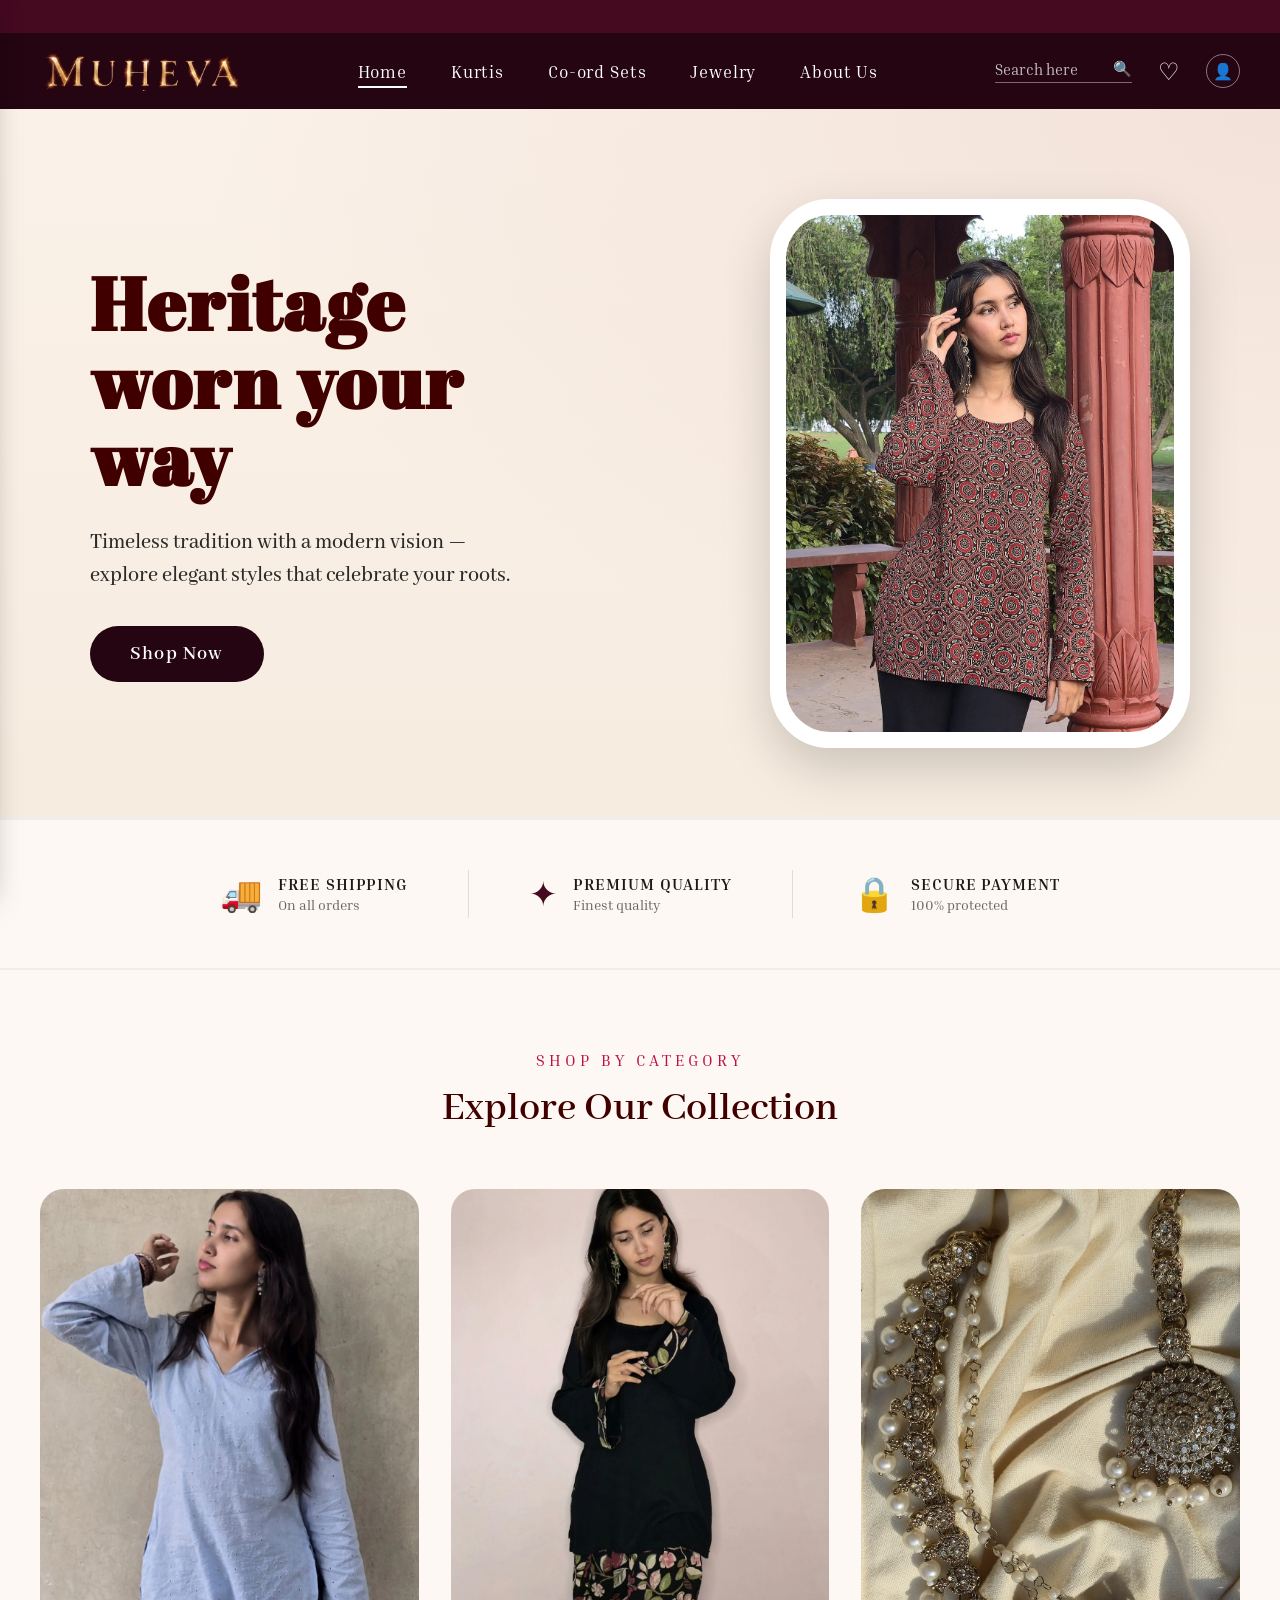
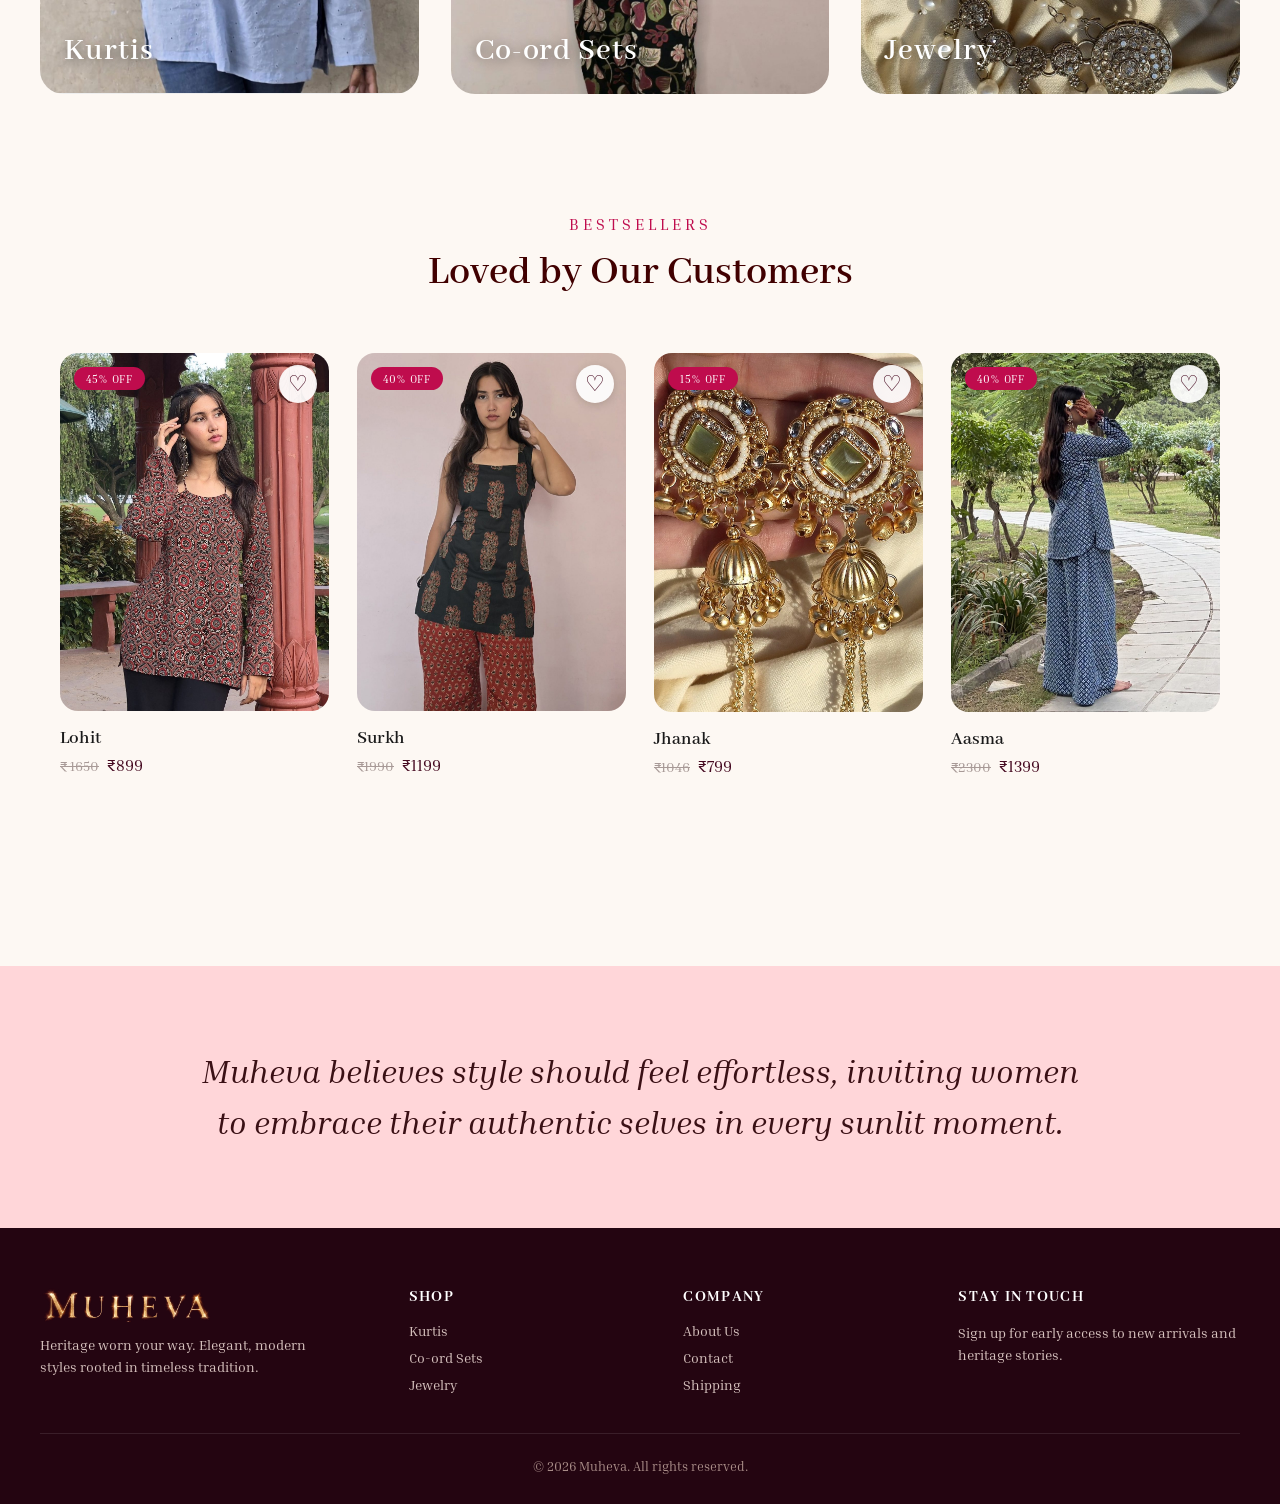
==== index.html @ c39bd5ad "Initial commit" ====
<!DOCTYPE html>
<html lang="en">
<head>
<meta charset="UTF-8">
<meta name="viewport" content="width=device-width, initial-scale=1.0">
<title>Muheva — Heritage Worn Your Way</title>
<link rel="preconnect" href="https://fonts.googleapis.com">
<link rel="preconnect" href="https://fonts.gstatic.com" crossorigin>
<link href="https://fonts.googleapis.com/css2?family=Abril+Fatface&family=Allura&family=Abhaya+Libre:wght@500;600&family=Inria+Serif:ital@0;1&display=swap" rel="stylesheet">
<link rel="stylesheet" href="style.css">
</head>
<body>

  <div class="topbar"><span class="topbar-text">Free shipping on all orders</span></div>
  <header>
    <button class="hamburger" id="hamburgerBtn" aria-label="Open menu">
      <span></span><span></span><span></span>
    </button>
    <img src="images/logo.png" alt="Muheva" class="logo">
    <nav>
      <ul>
        <li><a href="index.html" class="active">Home</a></li>
        <li><a href="kurtis.html">Kurtis</a></li>
        <li><a href="co-ord-sets.html">Co-ord Sets</a></li>
        <li><a href="jewelry.html">Jewelry</a></li>
        <li><a href="about.html">About Us</a></li>
      </ul>
    </nav>
    <div class="header-icons">
      <div class="search" id="siteSearch">
        <input type="text" id="siteSearchInput" placeholder="Search here" autocomplete="off">
        <span id="siteSearchIcon">🔍</span>
        <div class="search-results" id="siteSearchResults"></div>
      </div>
      <a href="favourites.html" class="fav-link" id="favLink" aria-label="Favourites">♡<span class="fav-count" id="favCount"></span></a>
      <div class="account-wrap"><button type="button" class="account-btn" id="accountBtn" aria-label="Log in or sign up">👤</button><div class="account-menu" id="accountMenu"></div></div>
    </div>
  </header>

  <div class="drawer-overlay" id="drawerOverlay"></div>
  <aside class="side-drawer" id="sideDrawer">
    <button class="drawer-close" id="drawerClose" aria-label="Close menu">&times;</button>
    <img src="images/logo.png" alt="Muheva" class="drawer-logo">
    <div class="drawer-eyebrow">Catalog</div>
    <ul class="drawer-links">
      <li><a href="index.html" class="active">Home</a></li>
      <li><a href="kurtis.html">Kurtis</a></li>
      <li><a href="co-ord-sets.html">Co-Ord Sets</a></li>
      <li><a href="jewelry.html">Jewellery</a></li>
      <li><a href="about.html">About Us</a></li>
    </ul>
  </aside>

  <section class="hero">
    <div class="hero-copy">
      <h1>Heritage<br>worn your<br>way</h1>
      <p>Timeless tradition with a modern vision — explore elegant styles that celebrate your roots.</p>
      <a href="kurtis.html" class="btn">Shop Now</a>
    </div>
    <div class="hero-image">
      <img src="images/kurtis/Lohit1.jpg" alt="Model wearing heritage-inspired outfit">
    </div>
  </section>

  <section class="features">
    <div class="feature">
      <span class="feature-icon">🚚</span>
      <div><h4>FREE SHIPPING</h4><p>On all orders</p></div>
    </div>
    <div class="feature-divider"></div>
    <div class="feature">
      <span class="feature-icon">✦</span>
      <div><h4>PREMIUM QUALITY</h4><p>Finest quality</p></div>
    </div>
    <div class="feature-divider"></div>
    <div class="feature">
      <span class="feature-icon">🔒</span>
      <div><h4>SECURE PAYMENT</h4><p>100% protected</p></div>
    </div>
  </section>

  <section class="category-section" id="category">
    <div class="eyebrow">Shop by Category</div>
    <h2>Explore Our Collection</h2>
    <div class="category-grid">
      <a class="category-card" href="kurtis.html">
        <img src="images/kurtis/NEER1.jpg" alt="Kurtis collection">
        <span class="label">Kurtis</span>
      </a>
      <a class="category-card" href="co-ord-sets.html">
        <img src="images/co-ord-sets/Siyah1.jpg" alt="Co-ord sets collection">
        <span class="label">Co-ord Sets</span>
      </a>
      <a class="category-card" href="jewelry.html">
        <img src="images/jewellery/1.jpg" alt="Jewelry collection">
        <span class="label">Jewelry</span>
      </a>
    </div>
  </section>

  <section class="category-section" style="padding-bottom:0;">
    <div class="eyebrow">Bestsellers</div>
    <h2>Loved by Our Customers</h2>
  </section>

  <section class="product-section" style="padding-top:0;">
    <div class="product-grid">
            <a class="product-card" href="product.html?id=Lohit">
        <div class="product-thumb"><span class="product-tag">45% off</span>
          <img src="images/kurtis/Lohit1.jpg" alt="Lohit"></div>
        <div class="product-name">Lohit</div>
        <div class="product-price"><span class="strike">₹ 1650</span>₹899</div>
      </a>

      <a class="product-card" href="product.html?id=Surkh">
        <div class="product-thumb"><span class="product-tag">40% off</span>
          <img src="images/co-ord-sets/Surkh2.jpg" alt="Surkh"></div>
        <div class="product-name">Surkh</div>
        <div class="product-price"><span class="strike">₹1990</span>₹1199</div>
      </a>

      <a class="product-card" href="product.html?id=Jhanak">
        <div class="product-thumb"><span class="product-tag">15% off</span>
          <img src="images/jewellery/3.jpg" alt="Jhanak"></div>
        <div class="product-name">Jhanak</div>
        <div class="product-price"><span class="strike">₹1046</span>₹799</div>
      </a>

      <a class="product-card" href="product.html?id=Aasma">
        <div class="product-thumb"><span class="product-tag">40% off</span>
          <img src="images/co-ord-sets/Aasma1.jpg" alt="Aasma"></div>
        <div class="product-name">Aasma</div>
        <div class="product-price"><span class="strike">₹2300</span>₹1399</div>
      </a>

    </div>
  </section>

  <section class="quote-banner">
    <p>Muheva believes style should feel effortless, inviting women to embrace their authentic selves in every sunlit moment.</p>
  </section>

  <footer>
    <div class="footer-grid">
      <div>
        <img src="images/logo.png" alt="Muheva" class="logo">
        <p>Heritage worn your way. Elegant, modern styles rooted in timeless tradition.</p>
      </div>
      <div>
        <h5>Shop</h5>
        <ul>
          <li><a href="kurtis.html">Kurtis</a></li>
          <li><a href="co-ord-sets.html">Co-ord Sets</a></li>
          <li><a href="jewelry.html">Jewelry</a></li>
        </ul>
      </div>
      <div>
        <h5>Company</h5>
        <ul>
          <li><a href="about.html">About Us</a></li>
          <li><a href="contact.html">Contact</a></li>
          <li><a href="shipping.html">Shipping</a></li>
        </ul>
      </div>
      <div>
        <h5>Stay in touch</h5>
        <p>Sign up for early access to new arrivals and heritage stories.</p>
      </div>
    </div>
    <div class="footer-bottom">© 2026 Muheva. All rights reserved.</div>
  </footer>

  <script src="products.js"></script>
  <script src="firebase-config.js"></script>
  <script src="script.js"></script>
  <script src="account.js"></script>
</body>
</html>
---- style.css ----
/* ===== Muheva — shared styles ===== */
:root{
  --wine-dark:#240511;
  --wine-mid:#450920;
  --maroon:#410000;
  --rose-accent:#bf0c4d;
  --blush:#ffd6d9;
  --cream:#fdf8f3;
  --ink:#1a1a1a;
}
*{box-sizing:border-box; margin:0; padding:0;}
body{
  font-family:'Inria Serif', serif;
  color:var(--ink);
  background:var(--cream);
  overflow-x:hidden;
}
a{color:inherit; text-decoration:none;}
img{display:block; max-width:100%;}

/* ===== Top announcement bar ===== */
.topbar{
  background:var(--wine-mid);
  color:#fff;
  text-align:center;
  font-size:14px;
  letter-spacing:0.08em;
  padding:8px 0;
  text-transform:uppercase;
  overflow:hidden;
  white-space:nowrap;
}

.topbar-text{
  display:inline-block;
  padding-left:100%;
  animation:scroll-topbar 12s linear infinite;
}

@keyframes scroll-topbar{
  0%   { transform:translateX(0); }
  100% { transform:translateX(-200%); }
}

/* ===== Header ===== */
header{
  background:var(--wine-dark);
  padding:18px 40px;
  display:flex;
  align-items:center;
  justify-content:space-between;
  flex-wrap:wrap;
  gap:16px;
  position:sticky;
  top:0;
  z-index:50;
}
.logo{
  height:40px;
  width:auto;
  display:block;
}
nav ul{
  list-style:none;
  display:flex;
  gap:44px;
  font-size:17px;
  letter-spacing:0.05em;
  color:#fff;
}
nav a{ position:relative; padding-bottom:4px; }
nav a:hover{ opacity:0.75; }
nav a.active{ border-bottom:2px solid #fff; }
.header-icons{
  display:flex;
  align-items:center;
  gap:26px;
  color:#fff;
}
.header-icons .search{
  display:flex;
  align-items:center;
  gap:8px;
  font-size:15px;
  border-bottom:1px solid rgba(255,255,255,0.4);
  padding-bottom:4px;
  position:relative;
}

#siteSearchInput{
  background:transparent;
  border:none;
  outline:none;
  color:#fff;
  font-size:15px;
  font-family:inherit;
  width:110px;
}
#siteSearchInput::placeholder{ color:rgba(255,255,255,0.75); }

.search-results{
  display:none;
  position:absolute;
  top:calc(100% + 12px);
  right:0;
  width:260px;
  background:#fff;
  color:#222;
  border-radius:4px;
  box-shadow:0 8px 24px rgba(0,0,0,0.18);
  overflow:hidden;
  z-index:300;
}
.search-results.open{ display:block; }
.search-results a{
  display:flex;
  justify-content:space-between;
  gap:10px;
  padding:10px 14px;
  font-size:14px;
  border-bottom:1px solid #eee;
}
.search-results a:last-child{ border-bottom:none; }
.search-results a:hover{ background:#f6f0f0; }
.search-results .no-results{
  padding:14px;
  font-size:14px;
  color:#777;
}

/* ===== Hamburger (mobile nav trigger) ===== */
.hamburger{
  display:none;
  flex-direction:column;
  justify-content:center;
  gap:5px;
  width:28px;
  height:22px;
  background:none;
  border:none;
  cursor:pointer;
  padding:0;
  order:-1;
}
.hamburger span{
  display:block;
  width:100%;
  height:2px;
  background:#fff;
  border-radius:2px;
}

/* ===== Side drawer (mobile catalog) ===== */
.drawer-overlay{
  position:fixed;
  inset:0;
  background:rgba(0,0,0,0.5);
  opacity:0;
  pointer-events:none;
  transition:opacity 0.3s ease;
  z-index:150;
}
.drawer-overlay.open{ opacity:1; pointer-events:auto; }

.side-drawer{
  position:fixed;
  top:0;
  left:-320px;
  width:300px;
  max-width:82vw;
  height:100vh;
  background:var(--wine-dark);
  z-index:200;
  transition:left 0.35s ease;
  padding:40px 30px;
  overflow-y:auto;
  box-shadow:8px 0 30px rgba(0,0,0,0.35);
}
.side-drawer.open{ left:0; }

.drawer-close{
  position:absolute;
  top:18px;
  right:22px;
  background:none;
  border:none;
  color:#fff;
  font-size:30px;
  line-height:1;
  cursor:pointer;
  padding:4px;
}
.drawer-logo{
  height:34px;
  width:auto;
  display:block;
  margin-bottom:44px;
}
.drawer-eyebrow{
  color:var(--rose-accent);
  font-size:13px;
  letter-spacing:0.2em;
  text-transform:uppercase;
  margin-bottom:18px;
}
.drawer-links{
  list-style:none;
  display:flex;
  flex-direction:column;
  gap:26px;
}
.drawer-links a{
  color:#f2e6e0;
  font-family:'Abhaya Libre', serif;
  font-weight:500;
  font-size:21px;
  letter-spacing:0.03em;
  display:inline-block;
  transition:padding-left 0.2s ease, color 0.2s ease;
}
.drawer-links a:hover{ color:#fff; padding-left:8px; }
.drawer-links a.active{ color:var(--rose-accent); }

/* ===== Hero (home page) ===== */
.hero{
  position:relative;
  display:flex;
  align-items:center;
  justify-content:space-between;
  gap:40px;
  padding:90px 90px 70px;
  background:
    radial-gradient(ellipse at top right, #f3e2d9 0%, transparent 60%),
    linear-gradient(180deg, #faf1e8 0%, #f7ece0 100%);
}
.hero-copy{ max-width:560px; }
.hero-copy h1{
  font-family:'Abril Fatface', serif;
  color:var(--maroon);
  font-size:74px;
  line-height:1.05;
  letter-spacing:0.03em;
  margin-bottom:28px;
}
.hero-copy p{
  font-family:'Abhaya Libre', serif;
  font-weight:500;
  font-size:22px;
  line-height:1.5;
  color:#2a2a2a;
  margin-bottom:34px;
  max-width:420px;
}
.btn{
  display:inline-block;
  background:var(--wine-dark);
  color:#fff;
  font-family:'Abhaya Libre', serif;
  font-weight:600;
  font-size:20px;
  letter-spacing:0.06em;
  padding:16px 40px;
  border-radius:30px;
  border:none;
  cursor:pointer;
  transition:transform 0.2s ease, background 0.2s ease;
}
.btn:hover{ background:var(--maroon); transform:translateY(-2px); }

.hero-image{
  flex-shrink:0;
  width:420px;
  border-radius:60px;
  border:16px solid #fff;
  box-shadow:0 20px 50px rgba(0,0,0,0.18);
  overflow:hidden;
}
.hero-image img{ width:100%; height:auto; display:block; }

/* ===== Page banner (category / about pages) ===== */
.page-banner{
  text-align:center;
  padding:80px 24px 60px;
  background:
    radial-gradient(ellipse at top right, #f3e2d9 0%, transparent 60%),
    linear-gradient(180deg, #faf1e8 0%, #f7ece0 100%);
}
.page-banner .eyebrow{ margin-bottom:10px; }
.page-banner h1{
  font-family:'Abril Fatface', serif;
  color:var(--maroon);
  font-size:56px;
  letter-spacing:0.02em;
  margin-bottom:16px;
}
.page-banner p{
  font-family:'Abhaya Libre', serif;
  font-size:19px;
  color:#4a4a4a;
  max-width:620px;
  margin:0 auto;
}
.breadcrumb{
  font-size:14px;
  color:#8a8a8a;
  margin-top:18px;
  letter-spacing:0.04em;
}
.breadcrumb a:hover{ color:var(--rose-accent); }

/* ===== Features strip ===== */
.features{
  display:flex;
  justify-content:center;
  align-items:center;
  gap:0;
  padding:50px 20px;
  border-top:2px solid #eee;
  border-bottom:2px solid #eee;
  flex-wrap:wrap;
}
.feature{
  display:flex;
  align-items:center;
  gap:16px;
  padding:0 60px;
  text-align:left;
}
.feature-divider{ width:1px; height:48px; background:#ddd; }
.feature-icon{ font-size:34px; color:var(--wine-mid); }
.feature h4{ font-size:16px; letter-spacing:0.06em; margin-bottom:2px; }
.feature p{ font-size:14px; color:#666; }

/* ===== Category section (home teaser grid) ===== */
.category-section{ text-align:center; padding:80px 40px 40px; }
.eyebrow{
  color:var(--rose-accent);
  font-size:16px;
  letter-spacing:0.25em;
  text-transform:uppercase;
  margin-bottom:14px;
}
.category-section h2{
  font-family:'Abhaya Libre', serif;
  font-weight:600;
  color:var(--maroon);
  font-size:42px;
  margin-bottom:56px;
}
.category-grid{
  display:grid;
  grid-template-columns:repeat(3, 1fr);
  gap:32px;
  max-width:1200px;
  margin:0 auto;
}
.category-card{
  position:relative;
  border-radius:24px;
  overflow:hidden;
  background:#eee;
  display:block;
}
.category-card img{ width:100%; height:auto; display:block; transition:transform 0.5s ease; }
.category-card:hover img{ transform:scale(1.06); }
.category-card .label{
  position:absolute;
  left:24px;
  bottom:24px;
  font-family:'Abhaya Libre', serif;
  font-weight:600;
  font-size:32px;
  color:#fff;
  letter-spacing:0.03em;
  text-shadow:0 2px 12px rgba(0,0,0,0.5);
}

/* ===== Product grid (category listing pages) ===== */
.product-section{ padding:70px 40px 100px; max-width:1240px; margin:0 auto; }
.product-grid{
  display:grid;
  grid-template-columns:repeat(4, 1fr);
  gap:36px 28px;
}
.product-card{
  display:flex;
  flex-direction:column;
}
.product-thumb{
  border-radius:18px;
  overflow:hidden;
  background:#eee;
  margin-bottom:16px;
  position:relative;
}
.product-thumb img{ width:100%; height:auto; display:block; transition:transform 0.5s ease; }
.product-card:hover .product-thumb img{ transform:scale(1.05); }
.product-tag{
  position:absolute;
  top:14px;
  left:14px;
  background:var(--rose-accent);
  color:#fff;
  font-size:11px;
  letter-spacing:0.08em;
  text-transform:uppercase;
  padding:5px 12px;
  border-radius:20px;
}
.product-name{
  font-family:'Abhaya Libre', serif;
  font-weight:600;
  font-size:19px;
  color:var(--ink);
  margin-bottom:6px;
}
.product-price{
  font-family:'Inria Serif', serif;
  font-size:16px;
  color:var(--wine-mid);
}
.product-price .strike{
  color:#a89a97;
  text-decoration:line-through;
  margin-right:8px;
  font-size:14px;
}

/* ===== Lifestyle gallery ===== */
.gallery{
  display:grid;
  grid-template-columns:1.1fr 0.9fr;
  gap:24px;
  max-width:1200px;
  margin:90px auto 0;
  padding:0 40px;
}
.gallery-main{ border-radius:20px; overflow:hidden; height:520px; }
.gallery-main img{ width:100%; height:100%; object-fit:contain; background:#fff; }
.gallery-side{ display:grid; grid-template-rows:1fr 1fr; gap:24px; }
.gallery-side div{ border-radius:20px; overflow:hidden; }
.gallery-side img{ width:100%; height:100%; object-fit:contain; background:#fff; }

/* ===== Quote banner ===== */
.quote-banner{
  background:var(--blush);
  margin-top:90px;
  padding:80px 40px;
  text-align:center;
}
.quote-banner p{
  font-family:'Inria Serif', serif;
  font-style:italic;
  font-size:32px;
  line-height:1.6;
  max-width:900px;
  margin:0 auto;
  color:#3a1015;
}

/* ===== About page ===== */
.about-content{
  max-width:900px;
  margin:0 auto;
  padding:80px 40px 100px;
}
.about-content p{
  font-family:'Abhaya Libre', serif;
  font-size:19px;
  line-height:1.8;
  color:#333;
  margin-bottom:24px;
}
.about-values{
  display:grid;
  grid-template-columns:repeat(3, 1fr);
  gap:32px;
  margin-top:50px;
}
.about-values div{
  text-align:center;
  padding:30px 20px;
  background:#fff;
  border-radius:18px;
  border:1px solid #eee;
}
.about-values h4{
  font-family:'Abhaya Libre', serif;
  color:var(--maroon);
  font-size:20px;
  margin-bottom:10px;
}
.about-values p{ font-size:15px; margin:0; }

/* ===== Product detail page ===== */
.product-detail{
  display:grid;
  grid-template-columns:1fr 1fr;
  gap:60px;
  max-width:1200px;
  margin:0 auto;
  padding:20px 40px 100px;
  align-items:start;
}
.product-carousel{ display:flex; flex-direction:column; gap:14px; }
.product-carousel-main{
  position:relative;
  border-radius:24px;
  overflow:hidden;
  background:#eee;
}
.product-carousel-main img{ width:100%; height:auto; display:block; max-height:80vh; object-fit:contain; }
.carousel-arrow{
  position:absolute;
  top:50%;
  transform:translateY(-50%);
  background:rgba(255,255,255,0.85);
  border:none;
  width:44px;
  height:44px;
  border-radius:50%;
  font-size:20px;
  color:var(--wine-dark);
  cursor:pointer;
  display:flex;
  align-items:center;
  justify-content:center;
  transition:background 0.2s ease;
}
.carousel-arrow:hover{ background:#fff; }
.carousel-arrow.prev{ left:16px; }
.carousel-arrow.next{ right:16px; }
.carousel-thumbs{
  display:flex;
  gap:10px;
  overflow-x:auto;
  padding-bottom:4px;
}
.carousel-thumbs img{
  width:76px;
  height:auto;
  border-radius:10px;
  cursor:pointer;
  opacity:0.55;
  border:2px solid #eee;
  transition:opacity 0.2s ease, border-color 0.2s ease;
  flex-shrink:0;
}
.carousel-thumbs img.active{
  opacity:1;
  border-color:var(--rose-accent);
}
.product-detail-info h1{
  font-family:'Abril Fatface', serif;
  color:var(--maroon);
  font-size:42px;
  letter-spacing:0.02em;
  margin-bottom:16px;
  line-height:1.15;
}
.product-detail-price{
  font-family:'Inria Serif', serif;
  font-size:24px;
  color:var(--wine-mid);
  margin-bottom:24px;
}
.product-detail-price .strike{
  color:#a89a97;
  text-decoration:line-through;
  margin-right:12px;
  font-size:19px;
}
.size-selector{ margin-bottom:24px; }
.size-label{
  display:block;
  font-family:'Abhaya Libre', serif;
  font-size:13px;
  letter-spacing:0.1em;
  text-transform:uppercase;
  color:#888;
  margin-bottom:10px;
}
.size-options{ display:flex; gap:10px; }
.size-btn{
  min-width:44px;
  padding:9px 14px;
  border:1px solid #ddd;
  background:#fff;
  border-radius:8px;
  font-family:'Abhaya Libre', serif;
  font-size:15px;
  color:var(--ink);
  cursor:pointer;
  transition:border-color 0.2s ease, background 0.2s ease;
}
.size-btn:hover{ border-color:var(--rose-accent); }
.size-btn.selected{
  background:var(--wine-dark);
  border-color:var(--wine-dark);
  color:#fff;
}
.model-size-note{
  font-family:'Abhaya Libre', serif;
  font-size:14px;
  color:#888;
  margin-top:10px;
  font-style:italic;
}
.size-guide-toggle{
  background:none;
  border:none;
  padding:0;
  margin-top:10px;
  color:var(--rose-accent);
  font-family:'Abhaya Libre', serif;
  font-size:14px;
  text-decoration:underline;
  cursor:pointer;
}
.size-guide-toggle:hover{ color:var(--wine-dark); }
.size-guide-panel{
  display:none;
  margin-top:14px;
  overflow-x:auto;
  border:1px solid #eee;
  border-radius:12px;
  background:#fff;
}
.size-guide-panel.open{ display:block; }
.size-guide-table{
  width:100%;
  border-collapse:collapse;
  font-family:'Inria Serif', serif;
  font-size:14px;
  min-width:420px;
}
.size-guide-table th, .size-guide-table td{
  padding:10px 14px;
  text-align:center;
  border-bottom:1px solid #eee;
}
.size-guide-table th{
  background:var(--cream);
  color:var(--wine-dark);
  font-family:'Abhaya Libre', serif;
  font-weight:600;
  letter-spacing:0.03em;
}
.size-guide-table tr:last-child td{ border-bottom:none; }
.product-detail-desc{
  font-family:'Abhaya Libre', serif;
  font-size:18px;
  line-height:1.7;
  color:#3a3a3a;
  margin-bottom:28px;
  max-width:480px;
}
.product-detail-list{
  list-style:none;
  display:flex;
  flex-direction:column;
  gap:10px;
  margin-bottom:36px;
  padding:20px 24px;
  background:#fff;
  border:1px solid #eee;
  border-radius:14px;
  max-width:480px;
}
.product-detail-list li{ font-size:15px; color:#555; }
.product-detail-list li::before{ content:"— "; color:var(--rose-accent); }

/* ===== Product not found ===== */
.not-found{ text-align:center; padding:120px 24px; }
.not-found h1{
  font-family:'Abril Fatface', serif;
  color:var(--maroon);
  font-size:44px;
  margin-bottom:16px;
}
.not-found p{
  font-family:'Abhaya Libre', serif;
  font-size:18px;
  color:#555;
  margin-bottom:32px;
}

/* ===== Contact page ===== */
.contact-section{
  display:grid;
  grid-template-columns:1fr 1.2fr;
  gap:60px;
  max-width:1100px;
  margin:0 auto;
  padding:20px 40px 100px;
}
.contact-info h3{
  font-family:'Abhaya Libre', serif;
  color:var(--maroon);
  font-size:24px;
  margin-bottom:20px;
}
.contact-info ul{
  list-style:none;
  display:flex;
  flex-direction:column;
  gap:18px;
  margin-bottom:36px;
}
.contact-info li{
  font-family:'Abhaya Libre', serif;
  font-size:17px;
  color:#333;
}
.contact-info li span{
  display:block;
  font-size:12px;
  letter-spacing:0.1em;
  text-transform:uppercase;
  color:var(--rose-accent);
  margin-bottom:4px;
}
.social-links{ display:flex; gap:16px; }
.social-links a{
  padding:10px 18px;
  border:1px solid #ddd;
  border-radius:30px;
  font-size:14px;
  color:var(--wine-dark);
  transition:background 0.2s ease, color 0.2s ease;
}
.social-links a:hover{ background:var(--wine-dark); color:#fff; }
.contact-form{
  background:#fff;
  border:1px solid #eee;
  border-radius:20px;
  padding:40px;
}
.contact-form label{
  display:block;
  font-family:'Abhaya Libre', serif;
  font-size:14px;
  letter-spacing:0.04em;
  color:#444;
  margin-bottom:8px;
}
.contact-form input,
.contact-form textarea{
  width:100%;
  font-family:'Inria Serif', serif;
  font-size:15px;
  padding:12px 14px;
  border:1px solid #ddd;
  border-radius:10px;
  margin-bottom:22px;
  background:var(--cream);
  color:var(--ink);
}
.contact-form input:focus,
.contact-form textarea:focus{ outline:none; border-color:var(--rose-accent); }
.contact-form textarea{ min-height:120px; resize:vertical; }
.contact-form .btn{ width:100%; text-align:center; }
.form-note{ font-size:13px; color:#888; margin-top:14px; text-align:center; }

/* ===== Shipping page ===== */
.shipping-content{ max-width:820px; margin:0 auto; padding:80px 40px 100px; }
.shipping-content section{ margin-bottom:44px; }
.shipping-content h3{
  font-family:'Abhaya Libre', serif;
  color:var(--maroon);
  font-size:24px;
  margin-bottom:14px;
}
.shipping-content p, .shipping-content li{
  font-family:'Abhaya Libre', serif;
  font-size:17px;
  line-height:1.75;
  color:#333;
}
.shipping-content ul{ list-style:none; display:flex; flex-direction:column; gap:10px; }
.shipping-content li::before{ content:"— "; color:var(--rose-accent); }

/* ===== Footer ===== */
footer{ background:var(--wine-dark); color:#f2e6e0; padding:60px 40px 30px; }
.footer-grid{
  display:grid;
  grid-template-columns:1.4fr 1fr 1fr 1.2fr;
  gap:40px;
  max-width:1200px;
  margin:0 auto 40px;
}
.footer-grid .logo{ height:34px; margin-bottom:12px; }
.footer-grid p{ font-size:14px; line-height:1.6; color:#d8c4c0; max-width:280px; }
.footer-grid h5{
  font-family:'Abhaya Libre', serif;
  font-size:16px;
  letter-spacing:0.08em;
  text-transform:uppercase;
  margin-bottom:16px;
  color:#fff;
}
.footer-grid ul{ list-style:none; display:flex; flex-direction:column; gap:10px; font-size:14px; color:#d8c4c0; }
.footer-grid ul a:hover{ color:#fff; }
.footer-bottom{
  text-align:center;
  font-size:13px;
  color:#a98d88;
  border-top:1px solid rgba(255,255,255,0.1);
  padding-top:24px;
}

/* ===== Responsive ===== */
@media (max-width: 900px){
  header{ padding:16px 20px; }
  .hamburger{ display:flex; }
  nav{ display:none; }
  .hero{ flex-direction:column; padding:60px 24px; text-align:center; }
  .hero-copy{ margin:0 auto; }
  .hero-copy h1{ font-size:48px; }
  .hero-copy p{ margin-left:auto; margin-right:auto; }
  .hero-image{ width:100%; max-width:420px; height:380px; }
  .category-grid{ grid-template-columns:1fr; }
  .product-grid{ grid-template-columns:repeat(2, 1fr); }
  .gallery{ grid-template-columns:1fr; }
  .footer-grid{ grid-template-columns:1fr 1fr; }
  .about-values{ grid-template-columns:1fr; }
  .page-banner h1{ font-size:40px; }
  .product-detail{ grid-template-columns:1fr; gap:32px; padding:20px 24px 70px; }
  .product-carousel-main{ height:420px; }
  .product-detail-desc, .product-detail-list{ max-width:100%; }
  .contact-section{ grid-template-columns:1fr; gap:40px; padding:20px 24px 70px; }
  .contact-form{ padding:28px; }
}
@media (max-width: 480px){
  .hero-copy h1{ font-size:38px; }
  .features{ flex-direction:column; gap:24px; }
  .feature{ padding:0; }
  .feature-divider{ display:none; }
  .footer-grid{ grid-template-columns:1fr; }
  .product-grid{ grid-template-columns:repeat(2, 1fr); gap:20px 14px; }
  .product-name{ font-size:15px; }
  .product-price{ font-size:14px; }
  .product-tag{ font-size:9px; padding:4px 9px; top:10px; left:10px; }
  .fav-btn{ width:30px; height:30px; font-size:17px; top:8px; right:8px; }
}

/* ===== Favourites (heart buttons, header link, page) ===== */
.fav-link{
  position:relative;
  font-size:24px;
  line-height:1;
  color:#fff;
}
.fav-link:hover{ opacity:0.8; }
.fav-count{
  display:none;
  position:absolute;
  top:-8px;
  right:-12px;
  min-width:18px;
  height:18px;
  padding:0 5px;
  border-radius:9px;
  background:var(--rose-accent);
  color:#fff;
  font-size:11px;
  font-family:'Inria Serif', serif;
  align-items:center;
  justify-content:center;
}
.fav-btn{
  position:absolute;
  top:12px;
  right:12px;
  z-index:2;
  width:38px;
  height:38px;
  border:none;
  border-radius:50%;
  background:rgba(255,255,255,0.92);
  color:var(--wine-mid);
  font-size:22px;
  line-height:1;
  cursor:pointer;
  display:flex;
  align-items:center;
  justify-content:center;
  box-shadow:0 2px 8px rgba(0,0,0,0.15);
  transition:transform 0.2s ease, color 0.2s ease;
}
.fav-btn:hover{ transform:scale(1.1); }
.fav-btn.active, .fav-detail-btn.active{ color:var(--rose-accent); }
.fav-detail-btn{
  background:none;
  border:1px solid #e6dcd6;
  border-radius:24px;
  padding:9px 20px;
  margin:0 0 22px;
  font-family:'Inria Serif', serif;
  font-size:15px;
  color:var(--wine-mid);
  cursor:pointer;
  transition:border-color 0.2s ease;
}
.fav-detail-btn:hover, .fav-detail-btn.active{ border-color:var(--rose-accent); }
.fav-empty{
  display:none;
  text-align:center;
  padding:40px 20px 20px;
  font-family:'Abhaya Libre', serif;
  font-size:22px;
  color:var(--maroon);
}
.fav-empty .fav-empty-sub{ font-size:17px; color:#6b5b58; margin:6px 0 26px; }

/* ===== Account button + menu ===== */
.account-wrap{ position:relative; }
.account-btn{
  width:34px;
  height:34px;
  border-radius:50%;
  border:1px solid rgba(255,255,255,0.45);
  background:transparent;
  color:#fff;
  font-size:16px;
  font-family:'Abril Fatface', serif;
  cursor:pointer;
  display:flex;
  align-items:center;
  justify-content:center;
}
.account-btn:hover{ background:rgba(255,255,255,0.12); }
.account-btn.signed-in{ background:var(--rose-accent); border-color:var(--rose-accent); }
.account-menu{
  display:none;
  position:absolute;
  top:calc(100% + 14px);
  right:0;
  width:230px;
  background:#fff;
  color:#222;
  border-radius:8px;
  box-shadow:0 8px 24px rgba(0,0,0,0.2);
  overflow:hidden;
  z-index:300;
}
.account-menu.open{ display:block; }
.account-who{ padding:14px 16px 2px; font-weight:600; font-size:15px; word-break:break-word; }
.account-mail{ padding:0 16px 10px; font-size:13px; color:#777; word-break:break-all; }
.account-menu a, .account-menu button{
  display:block;
  width:100%;
  text-align:left;
  padding:11px 16px;
  border:none;
  border-top:1px solid #eee;
  background:none;
  font-family:inherit;
  font-size:14px;
  color:#222;
  cursor:pointer;
}
.account-menu a:hover, .account-menu button:hover{ background:#f6f0f0; }

/* ===== Login popup ===== */
.auth-overlay{
  display:none;
  position:fixed;
  inset:0;
  background:rgba(36,5,17,0.55);
  z-index:399;
}
.auth-overlay.open{ display:block; }
.auth-modal{
  display:none;
  position:fixed;
  top:50%;
  left:50%;
  transform:translate(-50%, -50%);
  width:min(420px, 92vw);
  max-height:92vh;
  overflow-y:auto;
  background:#fff;
  border-radius:18px;
  padding:32px 30px 28px;
  z-index:400;
  box-shadow:0 20px 60px rgba(0,0,0,0.3);
}
.auth-modal.open{ display:block; }
.auth-modal h3{
  font-family:'Abril Fatface', serif;
  color:var(--maroon);
  font-size:28px;
  margin-bottom:18px;
  font-weight:400;
}
.auth-close{
  position:absolute;
  top:10px;
  right:14px;
  border:none;
  background:none;
  font-size:28px;
  line-height:1;
  color:#6b5b58;
  cursor:pointer;
}
.auth-tabs{ display:flex; gap:8px; margin-bottom:16px; }
.auth-tab{
  flex:1;
  padding:9px 0;
  border:1px solid #e6dcd6;
  border-radius:24px;
  background:none;
  font-family:'Inria Serif', serif;
  font-size:15px;
  color:var(--wine-mid);
  cursor:pointer;
}
.auth-tab.active{ background:var(--wine-dark); border-color:var(--wine-dark); color:#fff; }
.auth-msg{
  display:none;
  padding:10px 14px;
  border-radius:10px;
  font-size:14px;
  margin-bottom:14px;
}
.auth-msg.show{ display:block; }
.auth-msg.error{ background:#fdecee; color:#a3122f; }
.auth-msg.success{ background:#e9f6ec; color:#1f6b35; }
.auth-msg.info{ background:#fdf3e4; color:#7a5310; }
.auth-field{ margin-bottom:14px; }
.auth-field label{ display:block; font-size:14px; color:#4a4a4a; margin-bottom:6px; }
.auth-field input{
  width:100%;
  padding:12px 14px;
  border:1px solid #e6dcd6;
  border-radius:12px;
  background:var(--cream);
  font-family:inherit;
  font-size:16px;
}
.auth-field input:focus{ outline:none; border-color:var(--rose-accent); }
.auth-submit{
  width:100%;
  padding:14px;
  border:none;
  border-radius:30px;
  background:var(--wine-dark);
  color:#fff;
  font-family:'Abhaya Libre', serif;
  font-size:19px;
  letter-spacing:0.04em;
  cursor:pointer;
  margin-top:4px;
}
.auth-submit:hover{ background:var(--maroon); }
.auth-link{
  display:block;
  margin:12px auto 0;
  border:none;
  background:none;
  font-size:14px;
  color:var(--rose-accent);
  text-decoration:underline;
  cursor:pointer;
}
.auth-divider{ text-align:center; margin:18px 0 14px; color:#999; font-size:13px; position:relative; }
.auth-divider::before{ content:''; position:absolute; left:0; right:0; top:50%; border-top:1px solid #eee; }
.auth-divider span{ position:relative; background:#fff; padding:0 12px; }
.auth-google{
  width:100%;
  padding:12px;
  border:1px solid #d9cfc9;
  border-radius:30px;
  background:#fff;
  font-family:'Inria Serif', serif;
  font-size:15px;
  color:#222;
  cursor:pointer;
}
.auth-google:hover{ background:#f6f0f0; }
.auth-modal button:disabled{ opacity:0.55; cursor:wait; }

@media (max-width: 480px){
  .header-icons{ gap:16px; }
  #siteSearchInput{ width:80px; }
}

/* ===== Order buttons (product page) ===== */
.order-box{ margin:0 0 26px; max-width:460px; }
.order-title{
  font-family:'Abhaya Libre', serif;
  font-weight:600;
  font-size:18px;
  color:var(--maroon);
  margin-bottom:10px;
}
.order-btn{
  display:block;
  text-align:center;
  padding:13px 20px;
  border-radius:30px;
  font-family:'Abhaya Libre', serif;
  font-size:18px;
  letter-spacing:0.04em;
  color:#fff;
  margin-bottom:10px;
  transition:transform 0.2s ease, opacity 0.2s ease;
}
.order-btn:hover{ transform:translateY(-2px); opacity:0.92; }
.order-wa{ background:#1f8f4e; }
.order-ig{ background:linear-gradient(45deg, #f09433 0%, #dc2743 50%, #bc1888 100%); }
.order-note{ font-size:13px; color:#6b5b58; margin-top:4px; }

/* ===== Order popup (size step + delivery details step) ===== */
.order-overlay{
  display:none;
  position:fixed;
  inset:0;
  background:rgba(36,5,17,0.55);
  z-index:449;
}
.order-overlay.open{ display:block; }
.order-modal{
  display:none;
  position:fixed;
  top:50%;
  left:50%;
  transform:translate(-50%, -50%);
  width:min(440px, 92vw);
  max-height:90vh;
  overflow-y:auto;
  background:#fff;
  border-radius:18px;
  padding:32px 30px 28px;
  z-index:450;
  box-shadow:0 20px 60px rgba(0,0,0,0.3);
}
.order-modal.open{ display:block; }
.order-flow-close{
  position:absolute;
  top:10px;
  right:14px;
  border:none;
  background:none;
  font-size:28px;
  line-height:1;
  color:#6b5b58;
  cursor:pointer;
}
.order-step{ display:none; }
.order-step.active{ display:block; }
.order-step h3{
  font-family:'Abril Fatface', serif;
  color:var(--maroon);
  font-size:26px;
  font-weight:400;
  margin-bottom:6px;
}
.order-step-sub{ font-size:14px; color:#6b5b58; margin-bottom:18px; }

.order-size-options{ display:flex; flex-wrap:wrap; gap:10px; }
.order-size-options .size-btn{ min-width:56px; }

.order-msg{
  display:none;
  padding:10px 14px;
  border-radius:10px;
  font-size:14px;
  margin-bottom:14px;
}
.order-msg.show{ display:block; }
.order-msg.error{ background:#fdecee; color:#a3122f; }
.order-msg.success{ background:#e9f6ec; color:#1f6b35; }
.order-msg.info{ background:#fdf3e4; color:#7a5310; }

.order-field{ margin-bottom:14px; }
.order-field-small{ max-width:160px; }
.order-field label{ display:block; font-size:14px; color:#4a4a4a; margin-bottom:6px; }
.order-field input, .order-field textarea{
  width:100%;
  padding:12px 14px;
  border:1px solid #e6dcd6;
  border-radius:12px;
  background:var(--cream);
  font-family:inherit;
  font-size:16px;
  resize:vertical;
}
.order-field input:focus, .order-field textarea:focus{ outline:none; border-color:var(--rose-accent); }

.order-phone-row{ display:flex; align-items:center; gap:8px; }
.order-phone-prefix{
  padding:12px 10px;
  border:1px solid #e6dcd6;
  border-radius:12px;
  background:var(--cream);
  font-size:16px;
  color:#4a4a4a;
}
.order-phone-row input{ flex:1; }
.order-verify-btn{
  padding:12px 16px;
  border:1px solid var(--wine-dark);
  border-radius:12px;
  background:none;
  color:var(--wine-dark);
  font-family:'Inria Serif', serif;
  font-size:14px;
  white-space:nowrap;
  cursor:pointer;
}
.order-verify-btn:hover{ background:var(--wine-dark); color:#fff; }
.order-verify-btn:disabled{ opacity:0.5; cursor:wait; }
.order-otp-row{ display:flex; gap:8px; margin-top:10px; }
.order-otp-row input{
  flex:1;
  padding:12px 14px;
  border:1px solid #e6dcd6;
  border-radius:12px;
  background:var(--cream);
  font-size:16px;
  letter-spacing:0.2em;
}
.order-phone-status{ font-size:13px; margin-top:6px; min-height:16px; }
.order-phone-status.verified{ color:#1f6b35; }

.order-continue-btn{
  width:100%;
  padding:14px;
  border:none;
  border-radius:30px;
  background:var(--wine-dark);
  color:#fff;
  font-family:'Abhaya Libre', serif;
  font-size:19px;
  letter-spacing:0.04em;
  cursor:pointer;
  margin-top:6px;
}
.order-continue-btn:hover{ background:var(--maroon); }
.order-continue-btn:disabled{ opacity:0.55; cursor:wait; }
#recaptcha-container{ position:absolute; bottom:-9999px; }

@media (max-width: 480px){
  .order-modal{ padding:26px 20px 22px; }
}
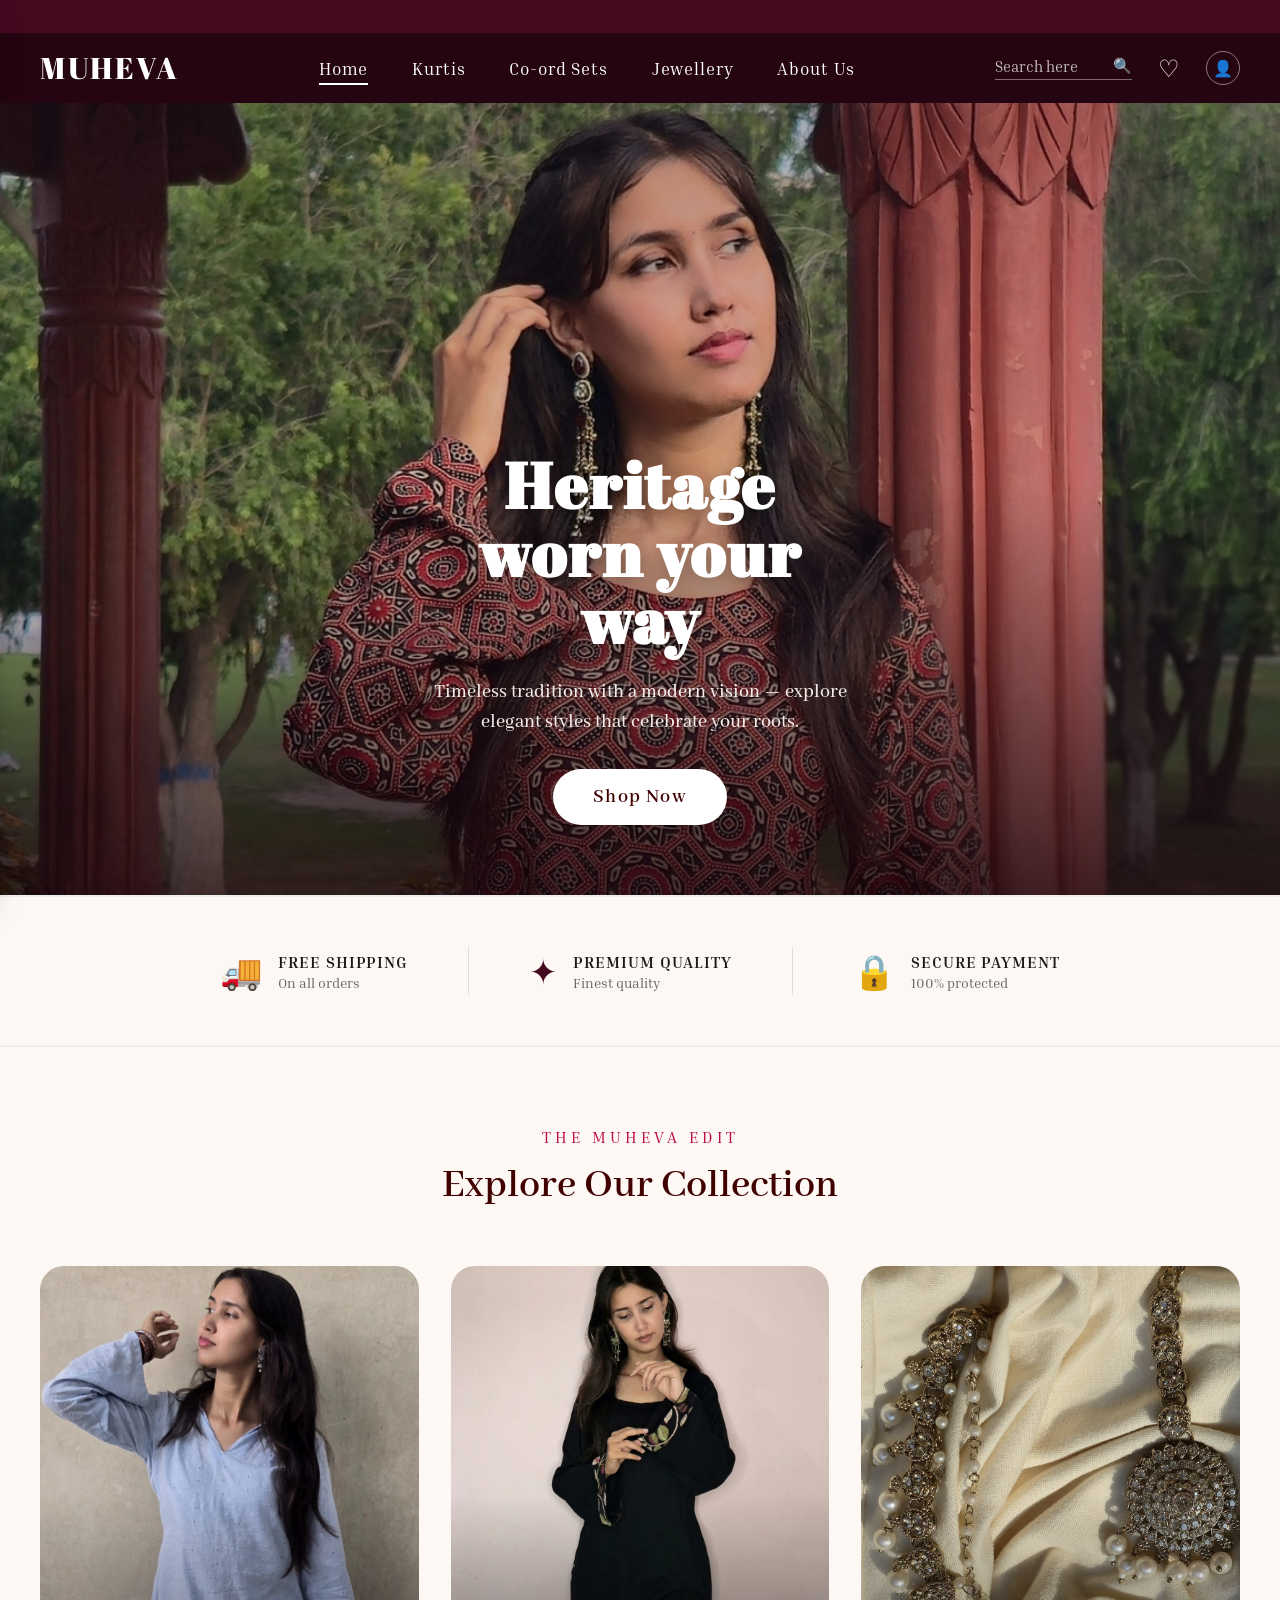
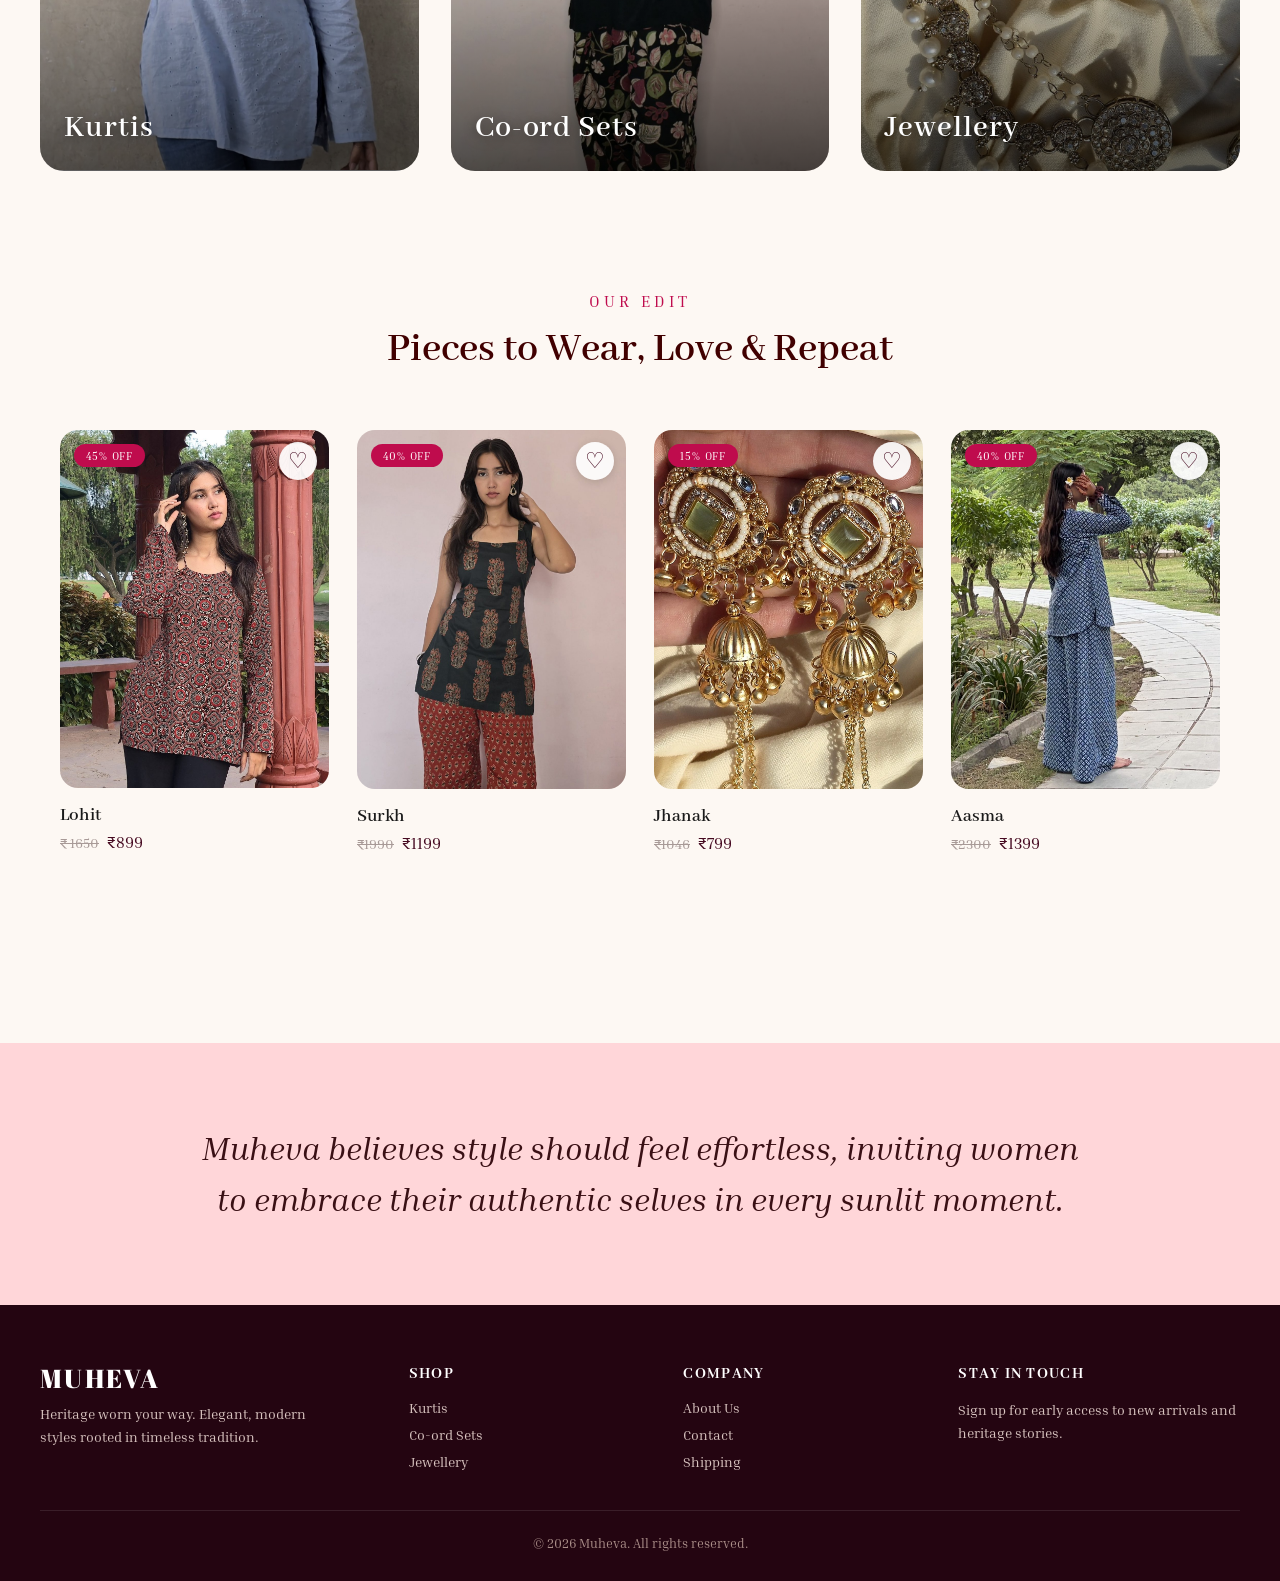
==== commit be480368: "replace with latest site" ====
--- a/index.html
+++ b/index.html
@@ -16,13 +16,13 @@
     <button class="hamburger" id="hamburgerBtn" aria-label="Open menu">
       <span></span><span></span><span></span>
     </button>
-    <img src="images/logo.png" alt="Muheva" class="logo">
+    <div class="logo">MUHEVA</div>
     <nav>
       <ul>
         <li><a href="index.html" class="active">Home</a></li>
         <li><a href="kurtis.html">Kurtis</a></li>
         <li><a href="co-ord-sets.html">Co-ord Sets</a></li>
-        <li><a href="jewelry.html">Jewelry</a></li>
+        <li><a href="jewelry.html">Jewellery</a></li>
         <li><a href="about.html">About Us</a></li>
       </ul>
     </nav>
@@ -40,7 +40,7 @@
   <div class="drawer-overlay" id="drawerOverlay"></div>
   <aside class="side-drawer" id="sideDrawer">
     <button class="drawer-close" id="drawerClose" aria-label="Close menu">&times;</button>
-    <img src="images/logo.png" alt="Muheva" class="drawer-logo">
+    <div class="drawer-logo">MUHEVA</div>
     <div class="drawer-eyebrow">Catalog</div>
     <ul class="drawer-links">
       <li><a href="index.html" class="active">Home</a></li>
@@ -52,13 +52,11 @@
   </aside>
 
   <section class="hero">
+    <img class="hero-bg" src="images/hero-muheva.jpg" alt="Muheva fashion collection">
     <div class="hero-copy">
-      <h1>Heritage<br>worn your<br>way</h1>
+            <h1>Heritage<br>worn your<br>way</h1>
       <p>Timeless tradition with a modern vision — explore elegant styles that celebrate your roots.</p>
-      <a href="kurtis.html" class="btn">Shop Now</a>
-    </div>
-    <div class="hero-image">
-      <img src="images/kurtis/Lohit1.jpg" alt="Model wearing heritage-inspired outfit">
+      <a href="kurtis.html" class="btn btn-light">Shop Now</a>
     </div>
   </section>
 
@@ -80,7 +78,7 @@
   </section>
 
   <section class="category-section" id="category">
-    <div class="eyebrow">Shop by Category</div>
+    <div class="eyebrow">The Muheva Edit</div>
     <h2>Explore Our Collection</h2>
     <div class="category-grid">
       <a class="category-card" href="kurtis.html">
@@ -92,15 +90,15 @@
         <span class="label">Co-ord Sets</span>
       </a>
       <a class="category-card" href="jewelry.html">
-        <img src="images/jewellery/1.jpg" alt="Jewelry collection">
-        <span class="label">Jewelry</span>
+        <img src="images/jewellery/1.jpg" alt="Jewellery collection">
+        <span class="label">Jewellery</span>
       </a>
     </div>
   </section>
 
   <section class="category-section" style="padding-bottom:0;">
-    <div class="eyebrow">Bestsellers</div>
-    <h2>Loved by Our Customers</h2>
+    <div class="eyebrow">Our Edit</div>
+    <h2>Pieces to Wear, Love & Repeat</h2>
   </section>
 
   <section class="product-section" style="padding-top:0;">
@@ -143,7 +141,7 @@
   <footer>
     <div class="footer-grid">
       <div>
-        <img src="images/logo.png" alt="Muheva" class="logo">
+        <div class="logo">MUHEVA</div>
         <p>Heritage worn your way. Elegant, modern styles rooted in timeless tradition.</p>
       </div>
       <div>
@@ -151,7 +149,7 @@
         <ul>
           <li><a href="kurtis.html">Kurtis</a></li>
           <li><a href="co-ord-sets.html">Co-ord Sets</a></li>
-          <li><a href="jewelry.html">Jewelry</a></li>
+          <li><a href="jewelry.html">Jewellery</a></li>
         </ul>
       </div>
       <div>
--- a/style.css
+++ b/style.css
@@ -56,9 +56,12 @@
   z-index:50;
 }
 .logo{
-  height:40px;
-  width:auto;
-  display:block;
+  font-family:'Abril Fatface', serif;
+  font-size:30px;
+  color:#fff;
+  letter-spacing:0.09em;
+  text-transform:uppercase;
+  line-height:1;
 }
 nav ul{
   list-style:none;
@@ -191,9 +194,12 @@
   padding:4px;
 }
 .drawer-logo{
-  height:34px;
-  width:auto;
-  display:block;
+  font-family:'Abril Fatface', serif;
+  font-size:26px;
+  color:#fff;
+  letter-spacing:0.09em;
+  text-transform:uppercase;
+  line-height:1;
   margin-bottom:44px;
 }
 .drawer-eyebrow{
@@ -225,31 +231,50 @@
 .hero{
   position:relative;
   display:flex;
-  align-items:center;
-  justify-content:space-between;
-  gap:40px;
-  padding:90px 90px 70px;
-  background:
-    radial-gradient(ellipse at top right, #f3e2d9 0%, transparent 60%),
-    linear-gradient(180deg, #faf1e8 0%, #f7ece0 100%);
-}
-.hero-copy{ max-width:560px; }
+  align-items:flex-end;
+  justify-content:center;
+  min-height:88vh;
+  padding:60px 40px 70px;
+  overflow:hidden;
+  text-align:center;
+}
+.hero-bg{
+  position:absolute;
+  inset:0;
+  width:100%;
+  height:100%;
+  object-fit:cover;
+  object-position:center 38%;
+  z-index:0;
+}
+.hero::before{
+  content:'';
+  position:absolute;
+  inset:0;
+  background:linear-gradient(to top, rgba(20,3,10,0.78) 0%, rgba(20,3,10,0.16) 52%, rgba(20,3,10,0.28) 100%);
+  z-index:1;
+}
+.hero-copy{ position:relative; z-index:2; max-width:560px; }
+.hero-eyebrow{ color:#f3c9bb; }
 .hero-copy h1{
   font-family:'Abril Fatface', serif;
-  color:var(--maroon);
-  font-size:74px;
+  color:#fff;
+  font-size:64px;
   line-height:1.05;
   letter-spacing:0.03em;
-  margin-bottom:28px;
+  margin-bottom:24px;
+  text-shadow:0 4px 24px rgba(0,0,0,0.35);
 }
 .hero-copy p{
   font-family:'Abhaya Libre', serif;
   font-weight:500;
-  font-size:22px;
+  font-size:20px;
   line-height:1.5;
-  color:#2a2a2a;
-  margin-bottom:34px;
-  max-width:420px;
+  color:#f3ece8;
+  margin-bottom:32px;
+  max-width:460px;
+  margin-left:auto;
+  margin-right:auto;
 }
 .btn{
   display:inline-block;
@@ -266,16 +291,8 @@
   transition:transform 0.2s ease, background 0.2s ease;
 }
 .btn:hover{ background:var(--maroon); transform:translateY(-2px); }
-
-.hero-image{
-  flex-shrink:0;
-  width:420px;
-  border-radius:60px;
-  border:16px solid #fff;
-  box-shadow:0 20px 50px rgba(0,0,0,0.18);
-  overflow:hidden;
-}
-.hero-image img{ width:100%; height:auto; display:block; }
+.btn-light{ background:#fff; color:var(--maroon); }
+.btn-light:hover{ background:#f3ece8; }
 
 /* ===== Page banner (category / about pages) ===== */
 .page-banner{
@@ -361,12 +378,20 @@
   background:#eee;
   display:block;
 }
+.category-card::after{
+  content:'';
+  position:absolute;
+  inset:0;
+  background:linear-gradient(to top, rgba(0,0,0,0.6), rgba(0,0,0,0) 55%);
+  pointer-events:none;
+}
 .category-card img{ width:100%; height:auto; display:block; transition:transform 0.5s ease; }
 .category-card:hover img{ transform:scale(1.06); }
 .category-card .label{
   position:absolute;
   left:24px;
   bottom:24px;
+  z-index:1;
   font-family:'Abhaya Libre', serif;
   font-weight:600;
   font-size:32px;
@@ -502,7 +527,9 @@
   padding:20px 40px 100px;
   align-items:start;
 }
-.product-carousel{ display:flex; flex-direction:column; gap:14px; }
+.product-carousel{ display:flex; flex-direction:column; gap:14px; min-width:0; }
+.product-detail > *{ min-width:0; }
+.carousel-thumbs{ max-width:100%; }
 .product-carousel-main{
   position:relative;
   border-radius:24px;
@@ -789,7 +816,7 @@
   max-width:1200px;
   margin:0 auto 40px;
 }
-.footer-grid .logo{ height:34px; margin-bottom:12px; }
+.footer-grid .logo{ font-size:26px; margin-bottom:12px; }
 .footer-grid p{ font-size:14px; line-height:1.6; color:#d8c4c0; max-width:280px; }
 .footer-grid h5{
   font-family:'Abhaya Libre', serif;
@@ -809,17 +836,112 @@
   padding-top:24px;
 }
 
+
+/* ===== Mobile home/header refinement ===== */
+@media (max-width: 900px){
+  header{
+    display:grid;
+    grid-template-columns:28px minmax(0,1fr) auto 28px 28px;
+    align-items:center;
+    column-gap:10px;
+    row-gap:0;
+    padding:13px 16px;
+    min-height:58px;
+  }
+  .hamburger{
+    display:flex;
+    grid-column:1;
+    grid-row:1;
+    width:22px;
+    height:20px;
+    gap:4px;
+  }
+  .hamburger span{ height:1.5px; }
+  header .logo{
+    grid-column:3;
+    grid-row:1;
+    justify-self:center;
+    font-size:24px;
+    letter-spacing:.08em;
+    white-space:nowrap;
+  }
+  header nav{ display:none; }
+  header .header-icons{
+    display:contents;
+  }
+  header .header-icons .search{
+    grid-column:2;
+    grid-row:1;
+    min-width:0;
+    width:100%;
+    max-width:120px;
+    justify-self:start;
+    gap:5px;
+    font-size:13px;
+    padding-bottom:3px;
+  }
+  #siteSearchInput{
+    width:100%;
+    min-width:0;
+    font-size:13px;
+  }
+  #siteSearchIcon{ font-size:12px; }
+  header .fav-link{
+    grid-column:4;
+    grid-row:1;
+    justify-self:center;
+    font-size:21px;
+  }
+  header .account-wrap{
+    grid-column:5;
+    grid-row:1;
+    justify-self:center;
+  }
+  header .account-btn{
+    width:28px;
+    height:28px;
+    font-size:14px;
+  }
+  .hero{
+    min-height:78vh;
+    padding:42px 20px 46px;
+  }
+  .hero-bg{ object-position:center 38%; }
+  .hero-copy h1{ text-shadow:0 4px 26px rgba(0,0,0,.42); }
+}
+
+@media (max-width: 480px){
+  header{
+    grid-template-columns:24px minmax(0,1fr) auto 25px 25px;
+    column-gap:7px;
+    padding:11px 13px;
+  }
+  header .logo{ font-size:21px; }
+  header .header-icons .search{ max-width:104px; }
+  #siteSearchInput{ font-size:12px; }
+  #siteSearchIcon{ font-size:11px; }
+  header .fav-link{ font-size:19px; }
+  header .account-btn{ width:25px; height:25px; font-size:12px; }
+  .hero{ min-height:76vh; }
+}
+
 /* ===== Responsive ===== */
 @media (max-width: 900px){
   header{ padding:16px 20px; }
   .hamburger{ display:flex; }
   nav{ display:none; }
-  .hero{ flex-direction:column; padding:60px 24px; text-align:center; }
+  .hero{ min-height:82vh; padding:40px 24px 50px; }
+  .hero-eyebrow{ font-size:13px; letter-spacing:0.18em; }
   .hero-copy{ margin:0 auto; }
-  .hero-copy h1{ font-size:48px; }
-  .hero-copy p{ margin-left:auto; margin-right:auto; }
-  .hero-image{ width:100%; max-width:420px; height:380px; }
-  .category-grid{ grid-template-columns:1fr; }
+  .hero-copy h1{ font-size:44px; }
+  .hero-copy p{ margin-left:auto; margin-right:auto; font-size:17px; }
+  .category-section{ padding:50px 20px 30px; }
+  .category-grid{ grid-template-columns:repeat(2, 1fr); gap:16px; }
+  .category-card{ border-radius:18px; }
+  .category-card img{ aspect-ratio:1 / 1; object-fit:cover; }
+  .category-card:last-child{ grid-column:1 / -1; }
+  .category-card:last-child img{ aspect-ratio:16 / 9; }
+  .category-card .label{ left:16px; bottom:16px; font-size:20px; }
   .product-grid{ grid-template-columns:repeat(2, 1fr); }
   .gallery{ grid-template-columns:1fr; }
   .footer-grid{ grid-template-columns:1fr 1fr; }
@@ -1082,10 +1204,6 @@
 .auth-google:hover{ background:#f6f0f0; }
 .auth-modal button:disabled{ opacity:0.55; cursor:wait; }
 
-@media (max-width: 480px){
-  .header-icons{ gap:16px; }
-  #siteSearchInput{ width:80px; }
-}
 
 /* ===== Order buttons (product page) ===== */
 .order-box{ margin:0 0 26px; max-width:460px; }
@@ -1246,3 +1364,53 @@
 @media (max-width: 480px){
   .order-modal{ padding:26px 20px 22px; }
 }
+
+
+/* ===== Mobile product page: match the compact Ratna/Anaar reference layout ===== */
+@media (max-width: 900px){
+  .product-page-banner{
+    padding:50px 24px 24px !important;
+  }
+  .product-detail{
+    gap:20px;
+    padding:20px 24px 70px;
+  }
+  .product-carousel{
+    gap:14px;
+  }
+  .product-carousel-main{
+    width:100%;
+    height:420px;
+    border-radius:24px;
+  }
+  .product-carousel-main img{
+    width:100%;
+    height:100%;
+    max-height:none;
+    object-fit:cover;
+  }
+  .carousel-thumbs{
+    gap:10px;
+    padding-bottom:0;
+    scrollbar-width:none;
+  }
+  .carousel-thumbs::-webkit-scrollbar{ display:none; }
+  .carousel-thumbs img{
+    width:76px;
+    height:101px;
+    object-fit:cover;
+    border-radius:10px;
+  }
+}
+@media (max-width: 480px){
+  .product-page-banner{
+    padding:50px 20px 24px !important;
+  }
+  .product-detail{
+    padding:20px 28px 70px;
+  }
+  .product-carousel-main{
+    height:420px;
+    border-radius:22px;
+  }
+}
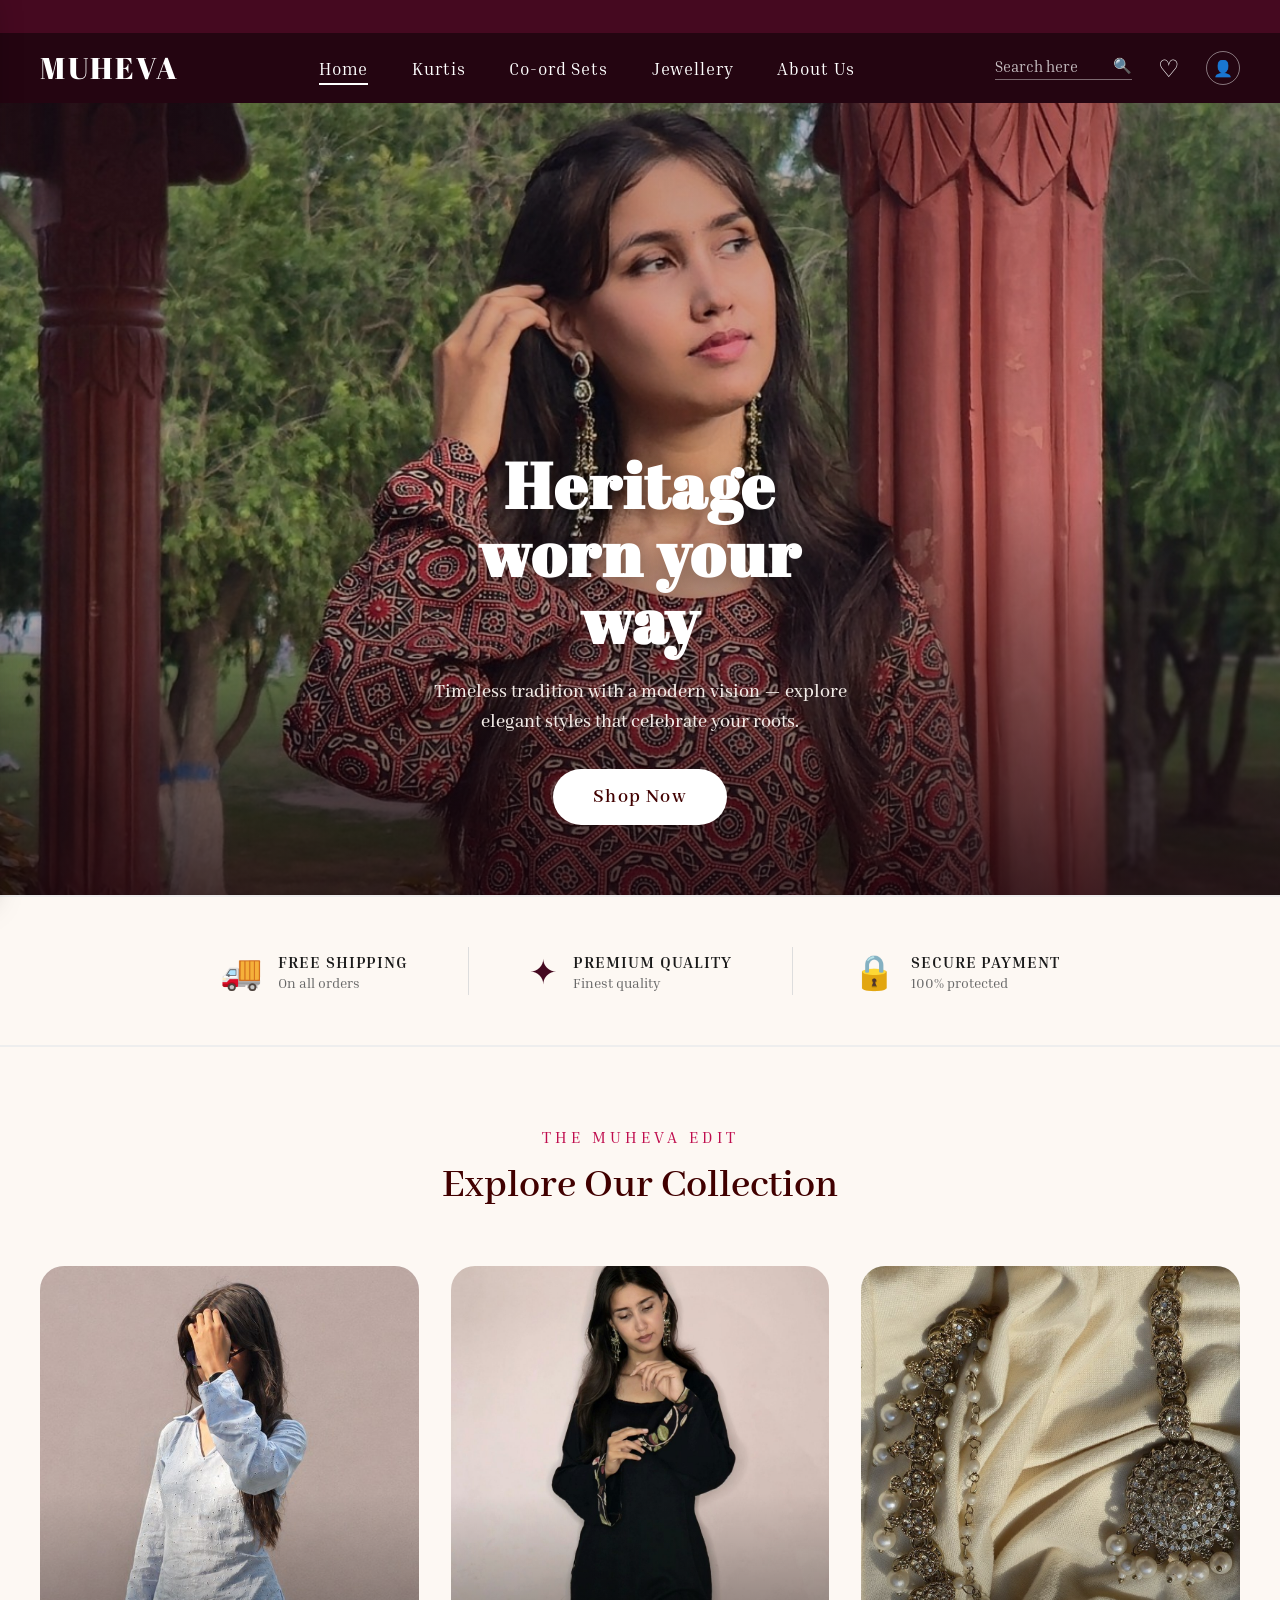
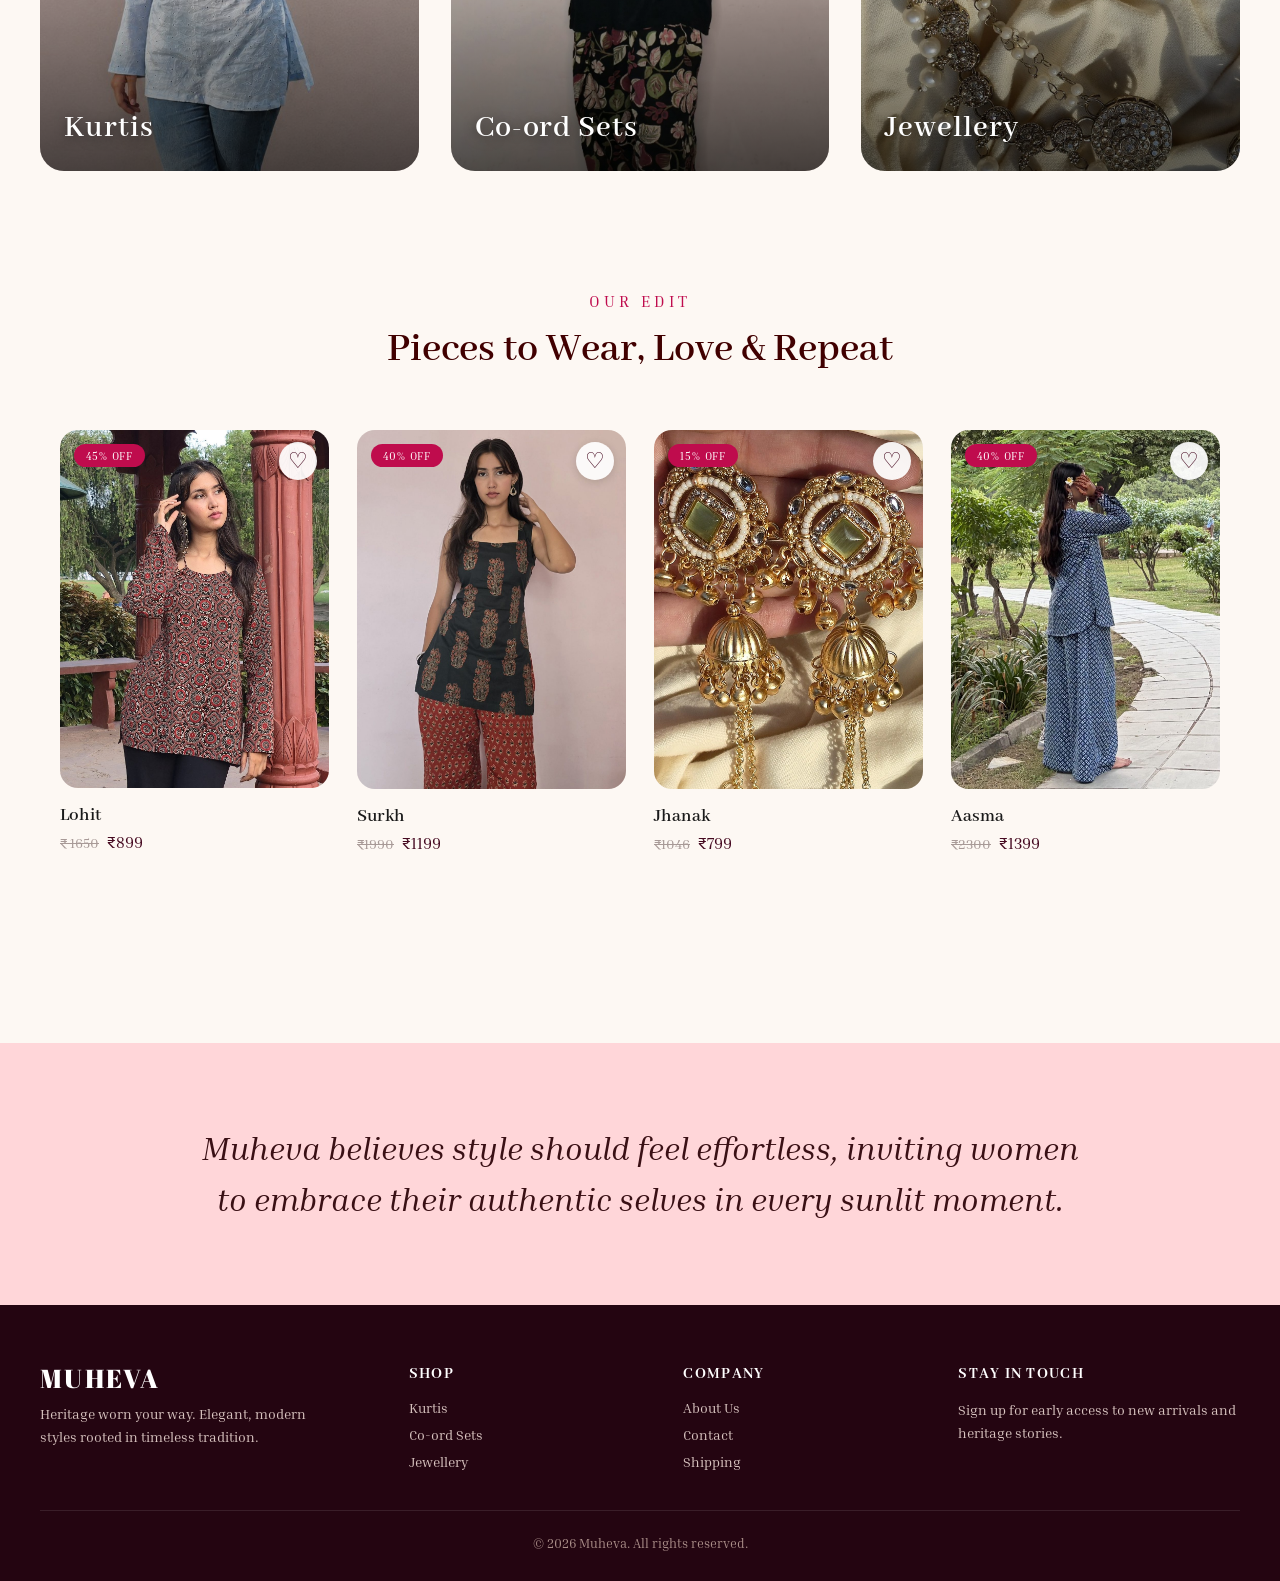
==== commit 4b8b5aa0: "changed the kurti logo" ====
--- a/index.html
+++ b/index.html
@@ -82,7 +82,7 @@
     <h2>Explore Our Collection</h2>
     <div class="category-grid">
       <a class="category-card" href="kurtis.html">
-        <img src="images/kurtis/NEER1.jpg" alt="Kurtis collection">
+        <img src="images/kurtis/NEER4.jpg" alt="Kurtis collection">
         <span class="label">Kurtis</span>
       </a>
       <a class="category-card" href="co-ord-sets.html">
